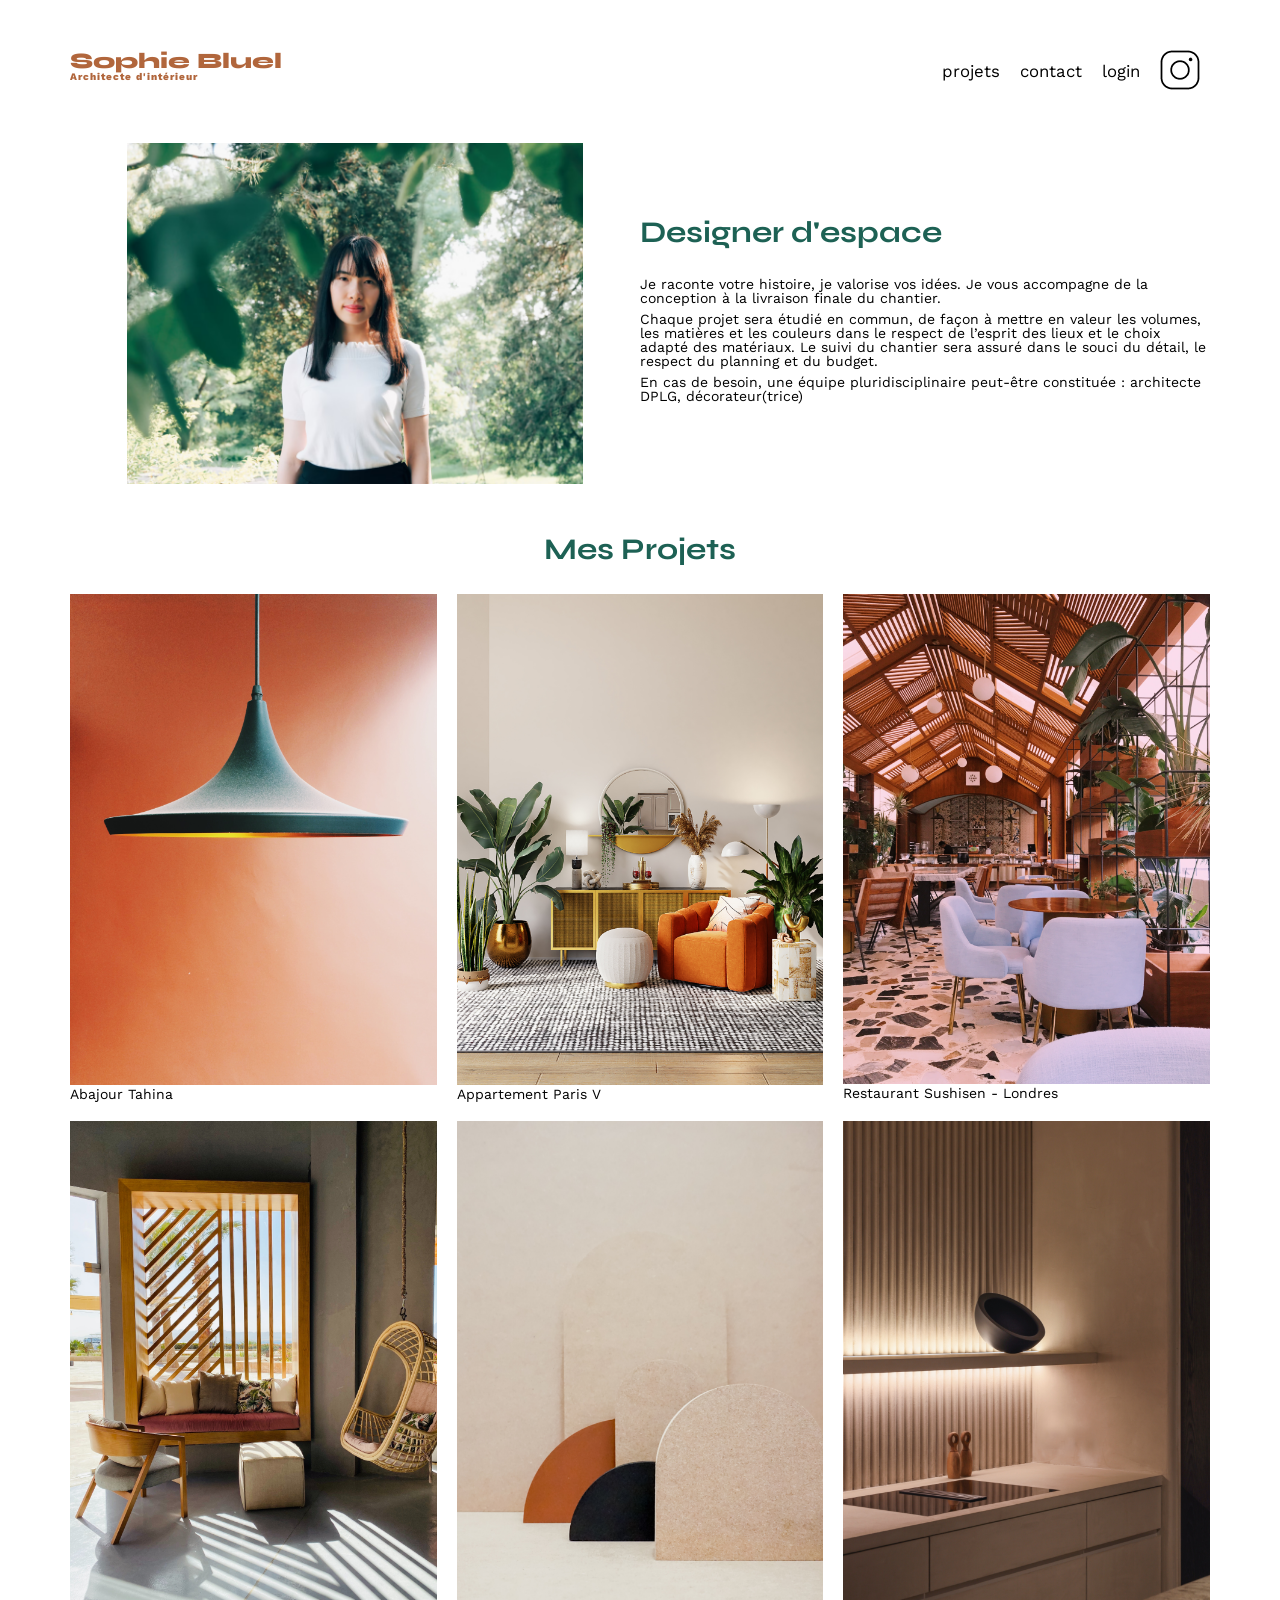
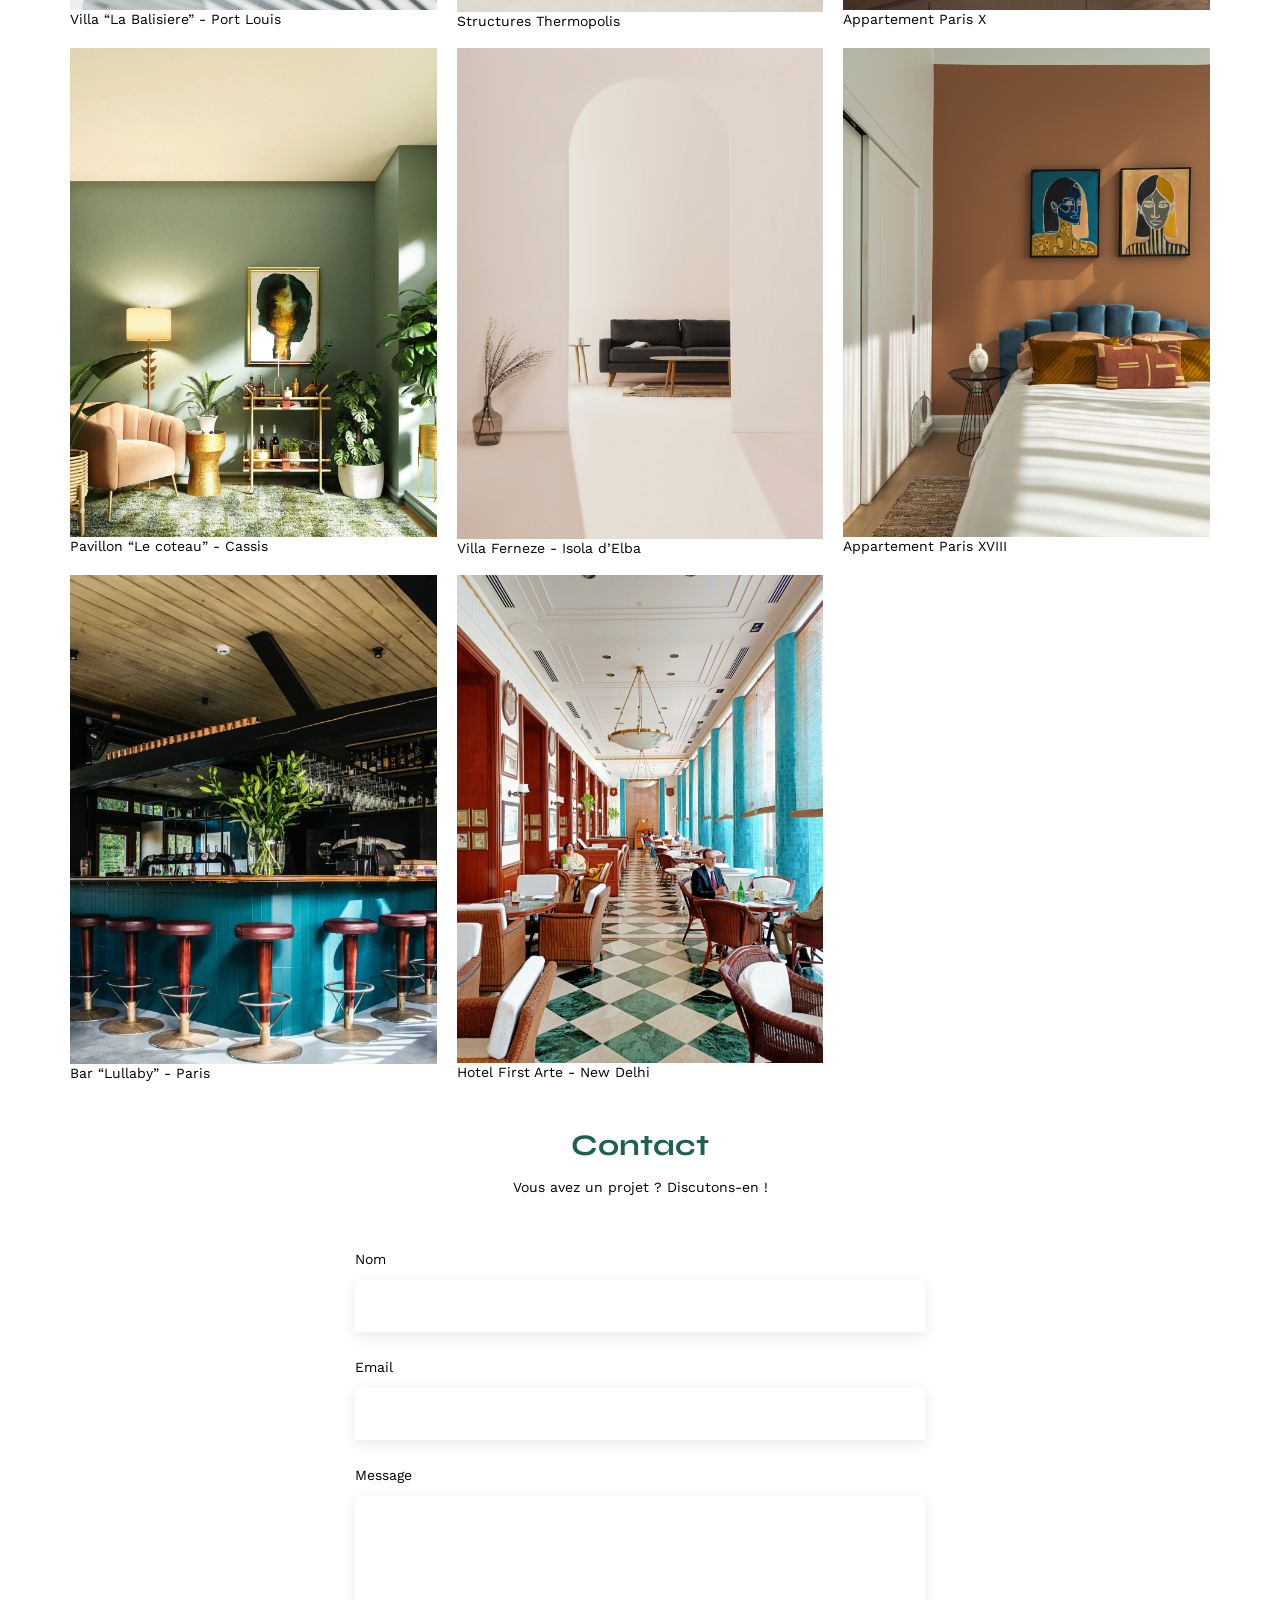
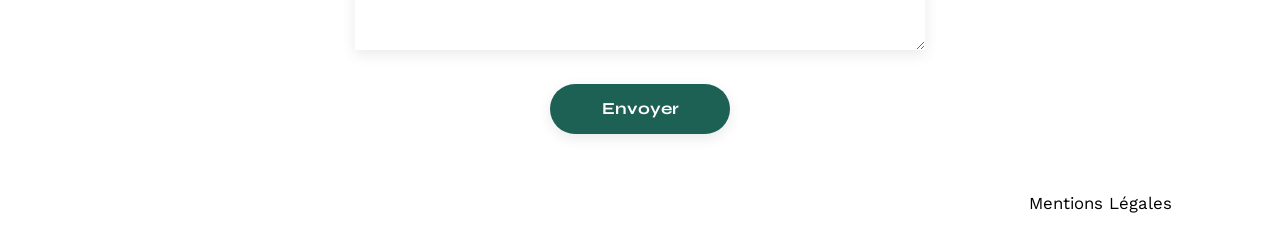
==== FrontEnd/index.html @ 1f31bd85 "init" ====
<!DOCTYPE html>
<html lang="fr">
<head>
	<meta charset="UTF-8">
	<title>Sophie Bluel - Architecte d'intérieur</title>
	<meta name="viewport" content="width=device-width, initial-scale=1.0">
	<link rel="preconnect" href="https://fonts.googleapis.com">
	<link rel="preconnect" href="https://fonts.gstatic.com" crossorigin>
	<link href="https://fonts.googleapis.com/css2?family=Syne:wght@700;800&family=Work+Sans&display=swap" rel="stylesheet">
	<meta name="description" content="">
	<link rel="stylesheet" href="./assets/style.css">
</head>
<body>
<header>
	<h1>Sophie Bluel <span>Architecte d'intérieur</span></h1>
	<nav>
		<ul>
			<li>projets</li>
			<li>contact</li>
			<li>login</li>
			<li><img src="./assets/icons/instagram.png" alt="Instagram"></li>
		</ul>
	</nav>
</header>
<main>
	<section id="introduction">
		<figure>
			<img src="./assets/images/sophie-bluel.png" alt="">
		</figure>
		<article>
			<h2>Designer d'espace</h2>
			<p>Je raconte votre histoire, je valorise vos idées. Je vous accompagne de la conception à la livraison finale du chantier.</p>
			<p>Chaque projet sera étudié en commun, de façon à mettre en valeur les volumes, les matières et les couleurs dans le respect de l’esprit des lieux et le choix adapté des matériaux. Le suivi du chantier sera assuré dans le souci du détail, le respect du planning et du budget.</p>
			<p>En cas de besoin, une équipe pluridisciplinaire peut-être constituée : architecte DPLG, décorateur(trice)</p>
		</article>
	</section>
	<section id="portfolio">
		<h2>Mes Projets</h2>
		<div class="gallery">
			<figure>
				<img src="assets/images/abajour-tahina.png" alt="Abajour Tahina">
				<figcaption>Abajour Tahina</figcaption>
			</figure>
			<figure>
				<img src="assets/images/appartement-paris-v.png" alt="Appartement Paris V">
				<figcaption>Appartement Paris V</figcaption>
			</figure>
			<figure>
				<img src="assets/images/restaurant-sushisen-londres.png" alt="Restaurant Sushisen - Londres">
				<figcaption>Restaurant Sushisen - Londres</figcaption>
			</figure>
			<figure>
				<img src="assets/images/la-balisiere.png" alt="Villa “La Balisiere” - Port Louis">
				<figcaption>Villa “La Balisiere” - Port Louis</figcaption>
			</figure>
			<figure>
				<img src="assets/images/structures-thermopolis.png" alt="Structures Thermopolis">
				<figcaption>Structures Thermopolis</figcaption>
			</figure>
			<figure>
				<img src="assets/images/appartement-paris-x.png" alt="Appartement Paris X">
				<figcaption>Appartement Paris X</figcaption>
			</figure>
			<figure>
				<img src="assets/images/le-coteau-cassis.png" alt="Pavillon “Le coteau” - Cassis">
				<figcaption>Pavillon “Le coteau” - Cassis</figcaption>
			</figure>
			<figure>
				<img src="assets/images/villa-ferneze.png" alt="Villa Ferneze - Isola d’Elba">
				<figcaption>Villa Ferneze - Isola d’Elba</figcaption>
			</figure>
			<figure>
				<img src="assets/images/appartement-paris-xviii.png" alt="Appartement Paris XVIII">
				<figcaption>Appartement Paris XVIII</figcaption>
			</figure>
			<figure>
				<img src="assets/images/bar-lullaby-paris.png" alt="Bar “Lullaby” - Paris">
				<figcaption>Bar “Lullaby” - Paris</figcaption>
			</figure>
			<figure>
				<img src="assets/images/hotel-first-arte-new-delhi.png" alt="Hotel First Arte - New Delhi">
				<figcaption>Hotel First Arte - New Delhi</figcaption>
			</figure>
		</div>
	</section>
	<section id="contact">
		<h2>Contact</h2>
		<p>Vous avez un projet ? Discutons-en !</p>
		<form action="#" method="post">
			<label for="name">Nom</label>
			<input type="text" name="name" id="name">
			<label for="email">Email</label>
			<input type="email" name="email" id="email">
			<label for="message">Message</label>
			<textarea name="message" id="message" cols="30" rows="10"></textarea>
			<input type="submit" value="Envoyer">
		</form>
	</section>
</main>

<footer>
	<nav>
		<ul>
			<li>Mentions Légales</li>
		</ul>
	</nav>
</footer>
</body>
</html>
---- FrontEnd/assets/style.css ----
/* http://meyerweb.com/eric/tools/css/reset/
   v2.0 | 20110126
   License: none (public domain)
*/

html, body, div, span, applet, object, iframe,
h1, h2, h3, h4, h5, h6, p, blockquote, pre,
a, abbr, acronym, address, big, cite, code,
del, dfn, em, img, ins, kbd, q, s, samp,
small, strike, strong, sub, sup, tt, var,
b, u, i, center,
dl, dt, dd, ol, ul, li,
fieldset, form, label, legend,
table, caption, tbody, tfoot, thead, tr, th, td,
article, aside, canvas, details, embed,
figure, figcaption, footer, header, hgroup,
menu, nav, output, ruby, section, summary,
time, mark, audio, video {
	margin: 0;
	padding: 0;
	border: 0;
	font-size: 100%;
	font: inherit;
	vertical-align: baseline;
}
/* HTML5 display-role reset for older browsers */
article, aside, details, figcaption, figure,
footer, header, hgroup, menu, nav, section {
	display: block;
}
body {
	line-height: 1;
}
ol, ul {
	list-style: none;
}
blockquote, q {
	quotes: none;
}
blockquote:before, blockquote:after,
q:before, q:after {
	content: '';
	content: none;
}
table {
	border-collapse: collapse;
	border-spacing: 0;
}
/** end reset css**/
body {
	max-width: 1140px;
	margin:auto;
	font-family: 'Work Sans' ;
	font-size: 14px;
}
header {
	display: flex;
	justify-content: space-between;
	margin: 50px 0
}
section {
	margin: 50px 0
}

h1{
	display: flex;
	flex-direction: column;
	font-family: 'Syne';
	font-size: 22px;
	font-weight: 800;
	color: #B1663C
}

h1 > span {
	font-family: 'Work Sans';
	font-size:10px;
	letter-spacing: 0.1em;
;
}

h2{
	font-family: 'Syne';
	font-weight: 700;
	font-size: 30px;
	color: #1D6154
}
nav ul {
	display: flex;
	align-items: center;
	list-style-type: none;

}
nav li {
	padding: 0 10px;
	font-size: 1.2em;
}

li:hover {
	color: #B1663C;
}
#introduction {
	display: flex;
	align-items: center;
}
#introduction figure {
	flex: 1
}
#introduction img {
	display: block;
	margin: auto;
	width: 80%;
}

#introduction article {
	flex: 1
}
#introduction h2 {
	margin-bottom: 1em;
}

#introduction p {
	margin-bottom: 0.5em;
}
#portfolio h2 {
	text-align: center;
	margin-bottom: 1em;
}
.gallery {
	width: 100%;
	display: grid;
	grid-template-columns: 1fr 1fr 1fr;
	grid-column-gap: 20px;
	grid-row-gap: 20px;
}

.gallery img {
	width: 100%;

}
#contact {
	width: 50%;
margin: auto;
}
#contact > * {
	text-align: center;

}
#contact h2{
	margin-bottom: 20px;
}
#contact form {
	text-align: left;
	margin-top:30px;
	display: flex;
	flex-direction: column;
}

#contact input {
	height: 50px;
	font-size: 1.2em;
	border: none;
	box-shadow: 0px 4px 14px rgba(0, 0, 0, 0.09);
}
#contact label {
	margin: 2em 0 1em 0;
}
#contact textarea {
	border: none;
	box-shadow: 0px 4px 14px rgba(0, 0, 0, 0.09);
}

input[type="submit"]{
	font-family: 'Syne';
	font-weight: 700;
	color: white;
	background-color: #1D6154;
	margin : 2em auto ;
	width: 180px;
	text-align: center;
	border-radius: 60px ;
}

footer nav ul {
	display: flex;
	justify-content: flex-end;
	margin: 2em
}
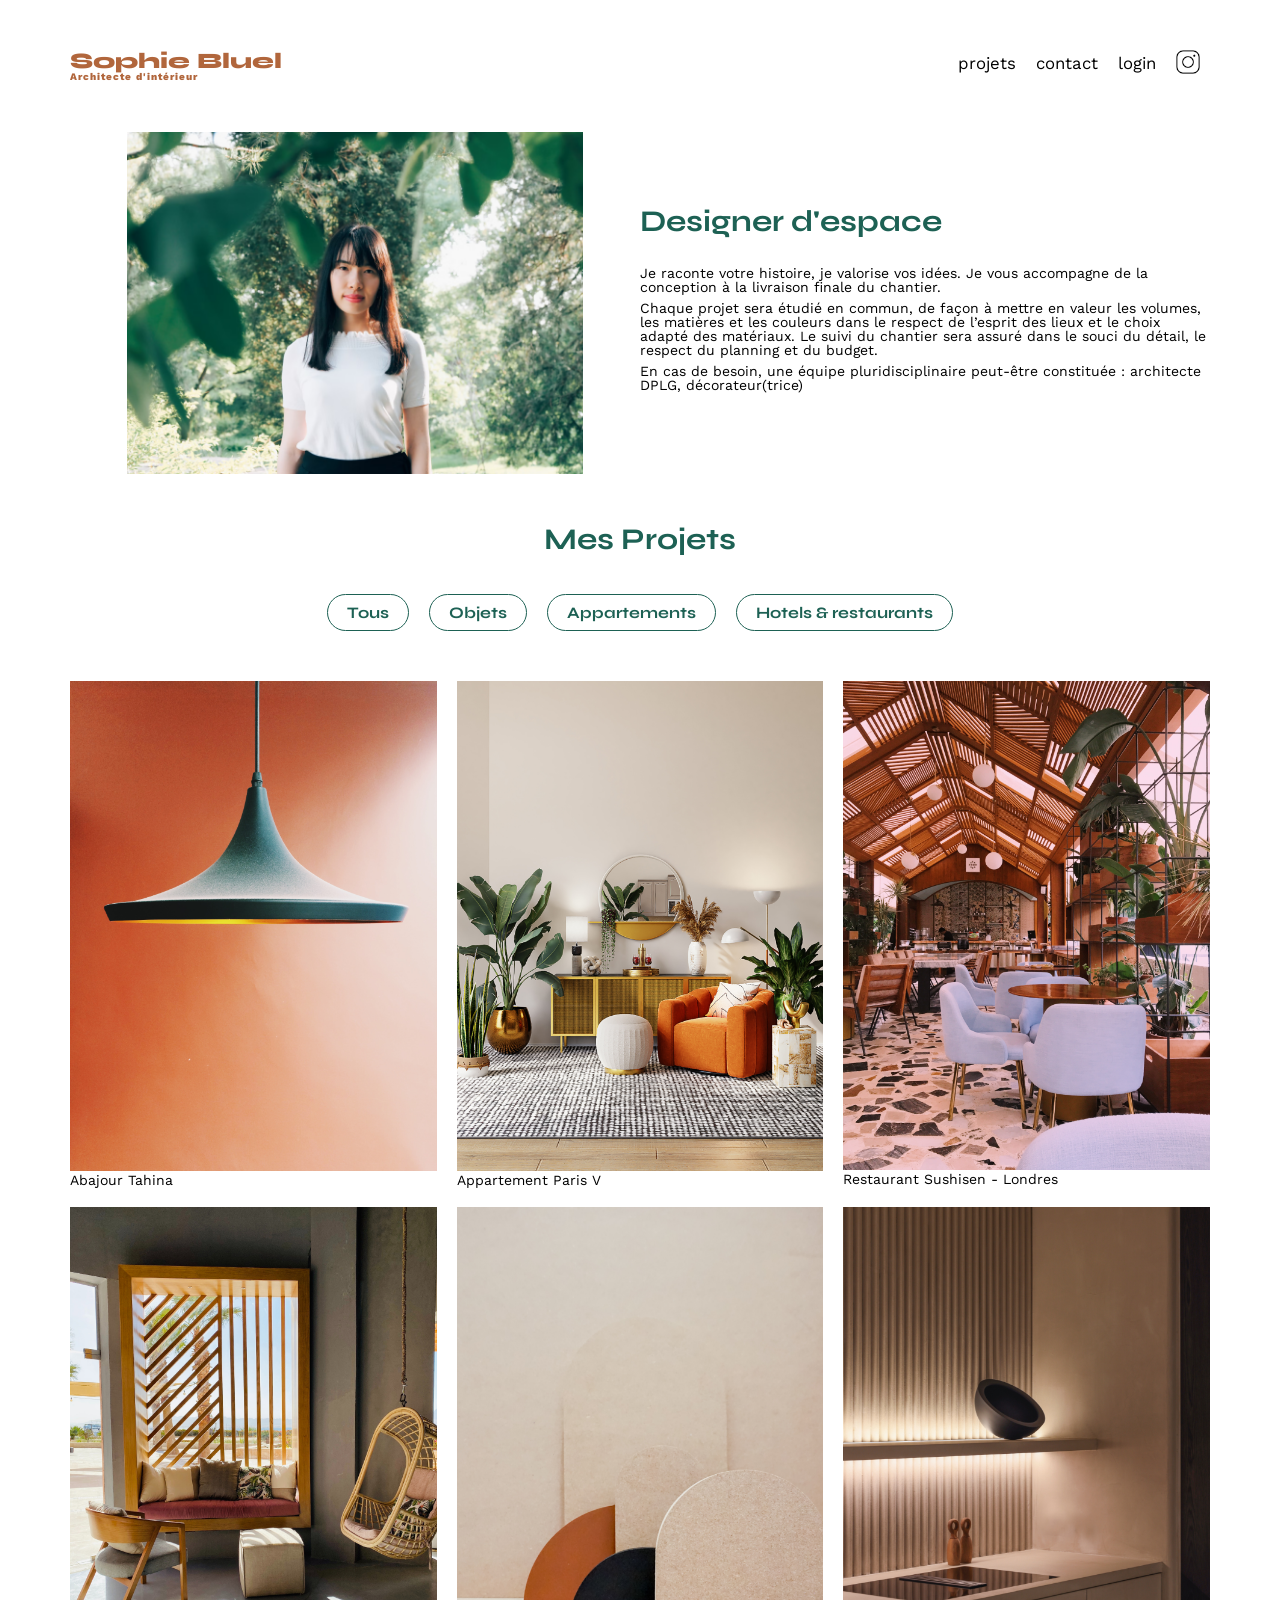
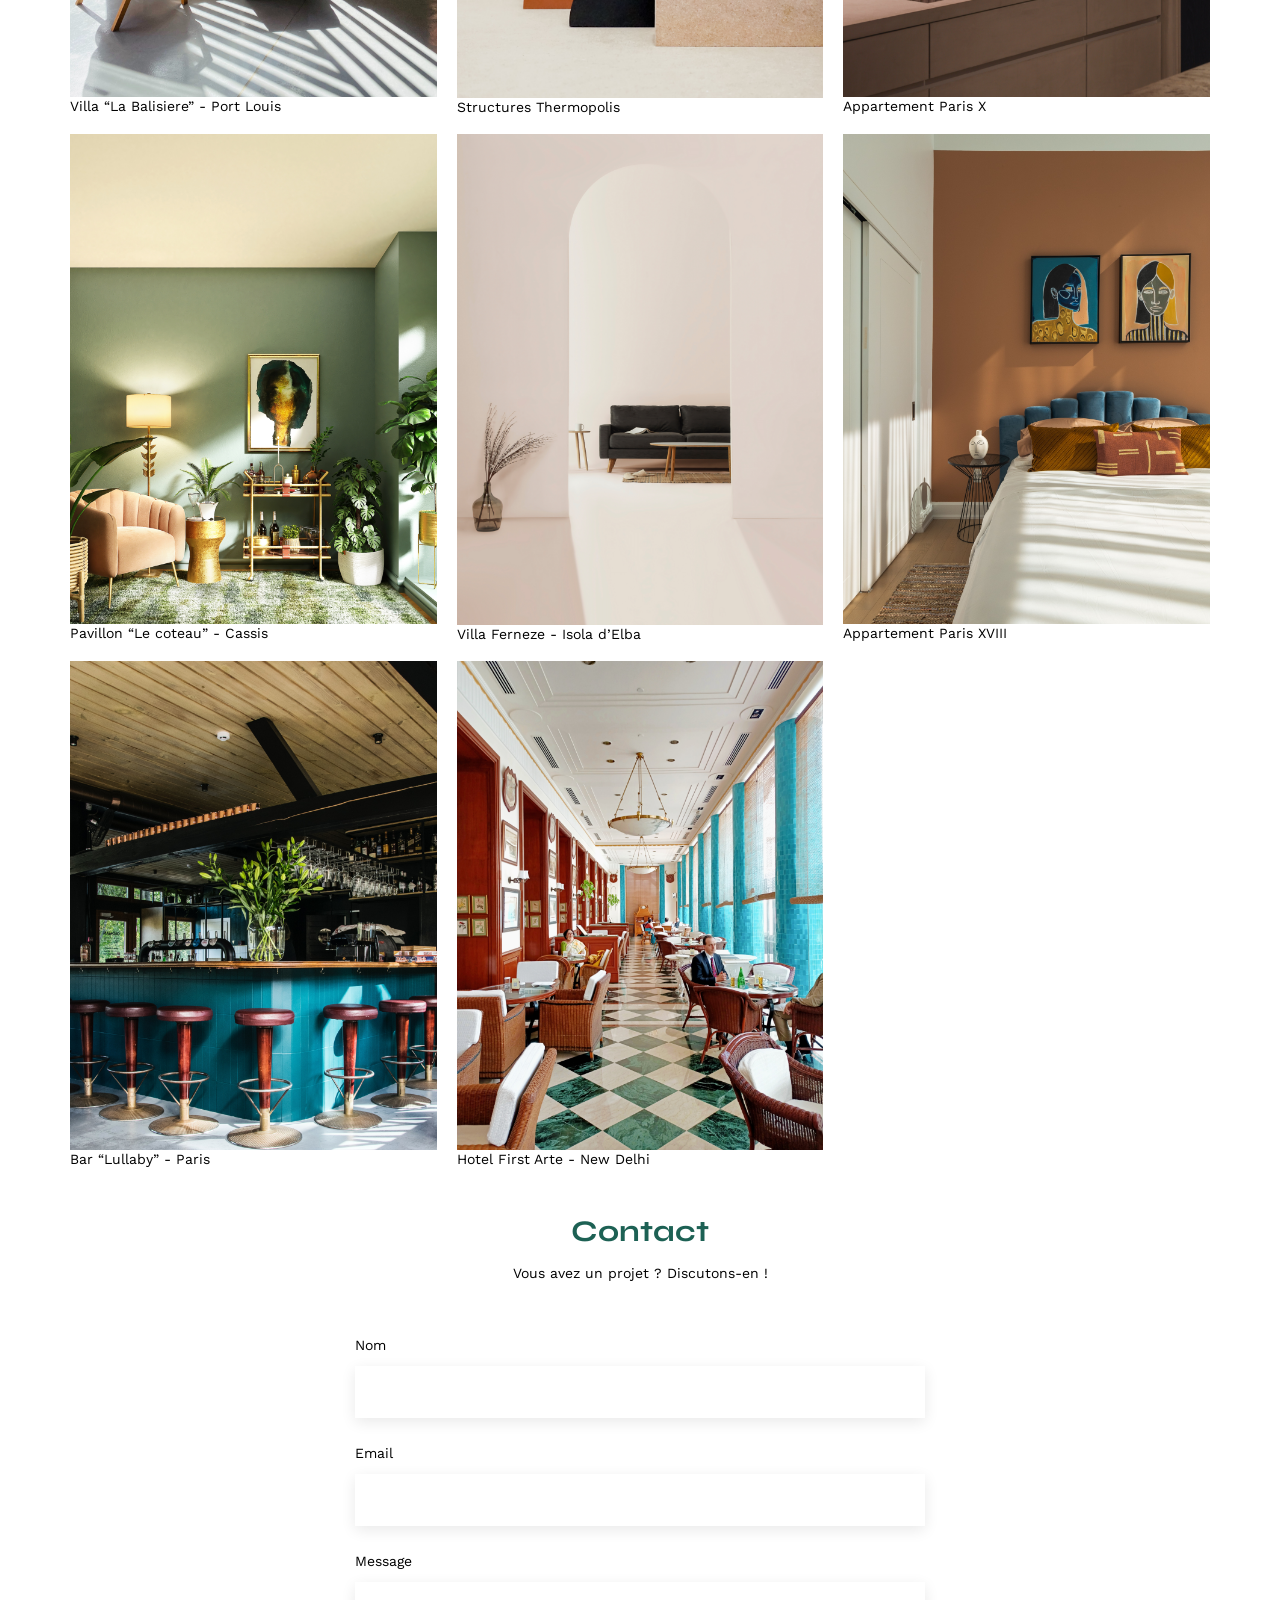
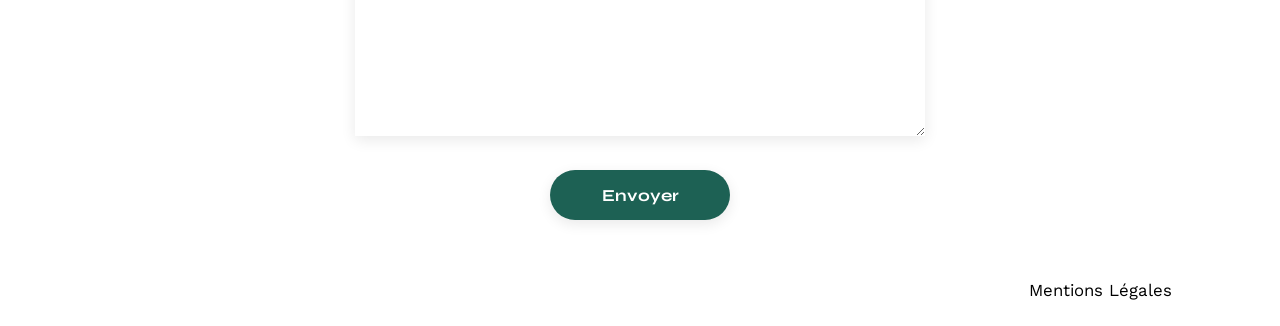
==== commit 65cc28b0: "Intégtation des filtres et fetch" ====
--- a/FrontEnd/index.html
+++ b/FrontEnd/index.html
@@ -9,6 +9,7 @@
 	<link href="https://fonts.googleapis.com/css2?family=Syne:wght@700;800&family=Work+Sans&display=swap" rel="stylesheet">
 	<meta name="description" content="">
 	<link rel="stylesheet" href="./assets/style.css">
+	<script src="index.js"></script>
 </head>
 <body>
 <header>
@@ -18,7 +19,7 @@
 			<li>projets</li>
 			<li>contact</li>
 			<li>login</li>
-			<li><img src="./assets/icons/instagram.png" alt="Instagram"></li>
+			<li><img src="./assets/icons/instagram.png" alt="Instagram" class="instagram-logo"></li>
 		</ul>
 	</nav>
 </header>
@@ -36,6 +37,7 @@
 	</section>
 	<section id="portfolio">
 		<h2>Mes Projets</h2>
+		<div id="filtres"></div>
 		<div class="gallery">
 			<figure>
 				<img src="assets/images/abajour-tahina.png" alt="Abajour Tahina">
@@ -105,5 +107,6 @@
 		</ul>
 	</nav>
 </footer>
+<script src="script.js"></script>
 </body>
 </html>
--- a/FrontEnd/assets/style.css
+++ b/FrontEnd/assets/style.css
@@ -186,3 +186,44 @@
 	margin: 2em
 }
 
+.buttons-container {
+	display: flex;
+	justify-content: space-around;
+	margin-bottom: 50px;
+	margin-top: 40px;
+}
+
+.buttons-filtre {
+	display: flex;
+	flex-wrap: wrap;
+
+}
+.button-change {
+    color: #1D6154;
+		background: none;
+    border-radius: 60px;
+    padding: 8px 16px 8px 16px;
+    width: 100%;
+    height: 37px;
+    font-size: 16px;
+    font-weight: 700;
+    text-align: start;
+    /* max-width: 175px; */
+    padding: 4px 19px 4px 19px;
+    border: solid 1px;
+    border-color: #1D6154;
+    display: flex;
+    align-items: center;
+		font-family: 'Syne';
+}
+
+.instagram-logo {
+	width: 24px;
+	height: 24px;
+	align-items: center;
+}
+
+.button-change:active {
+	color: #FFFEF8;
+	background-color: #1D6154;
+}
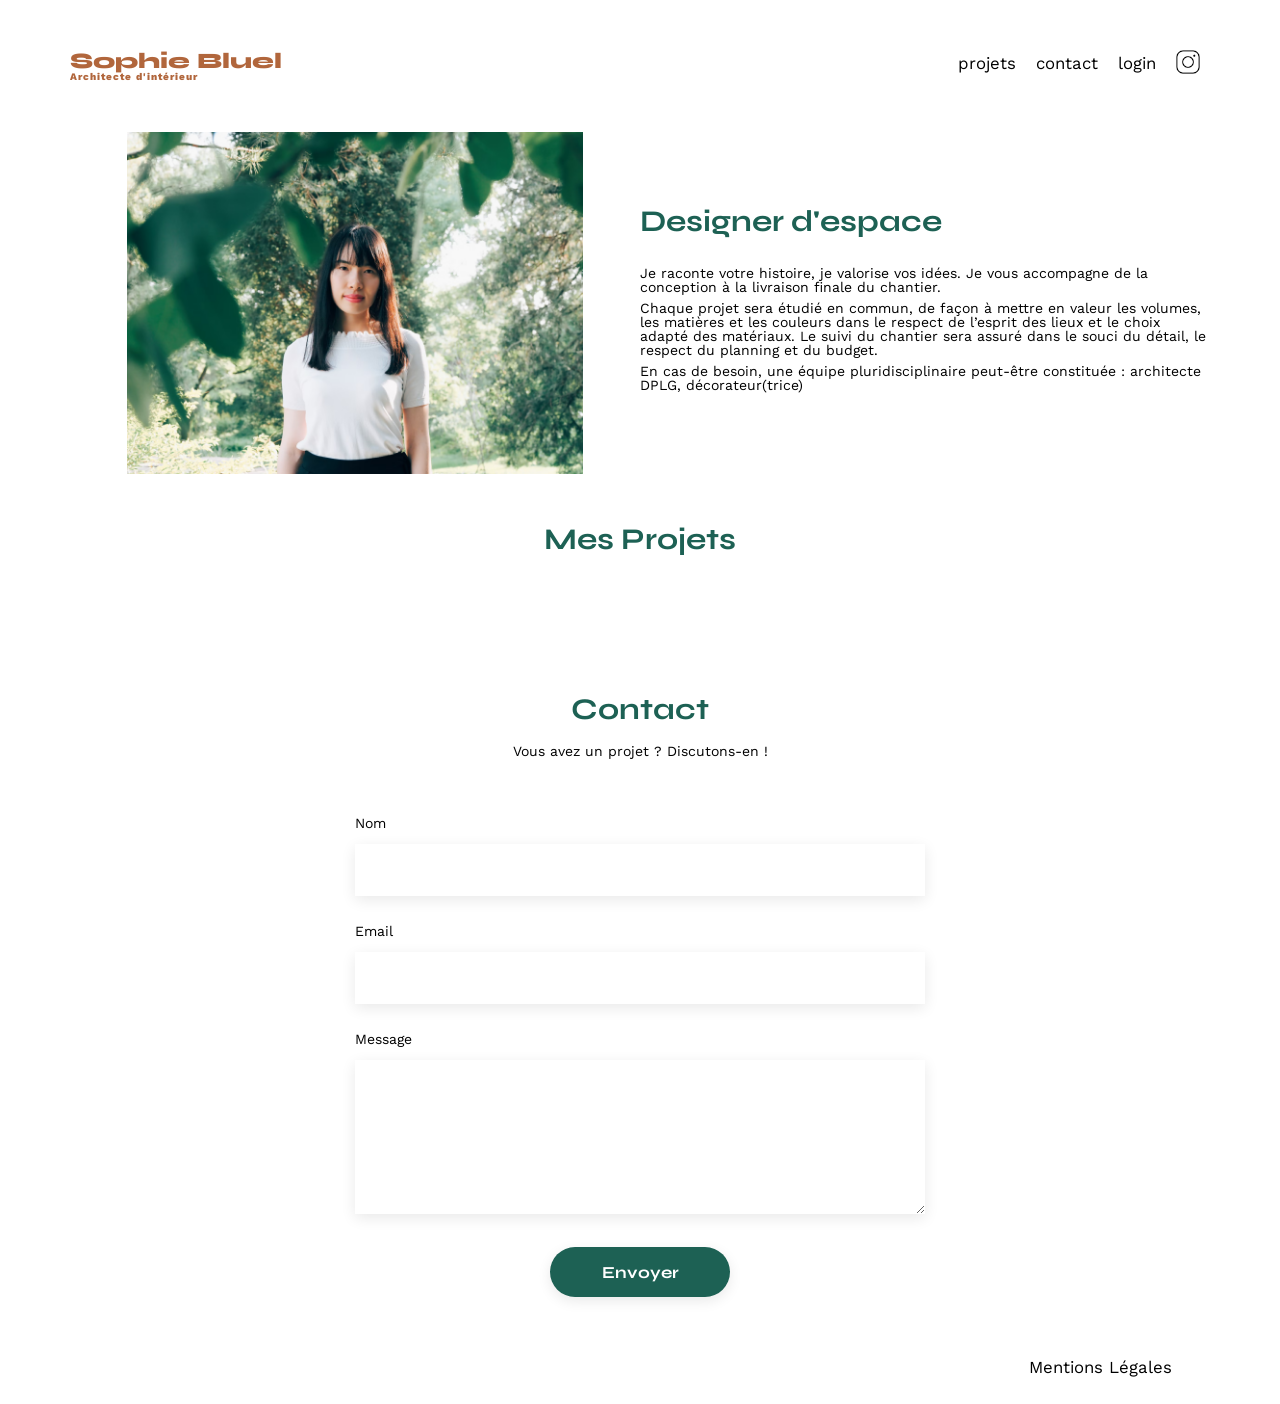
==== commit aa4c3ac9: "Ajout des filtres et works via le Backend" ====
--- a/FrontEnd/index.html
+++ b/FrontEnd/index.html
@@ -9,7 +9,6 @@
 	<link href="https://fonts.googleapis.com/css2?family=Syne:wght@700;800&family=Work+Sans&display=swap" rel="stylesheet">
 	<meta name="description" content="">
 	<link rel="stylesheet" href="./assets/style.css">
-	<script src="index.js"></script>
 </head>
 <body>
 <header>
@@ -38,7 +37,8 @@
 	<section id="portfolio">
 		<h2>Mes Projets</h2>
 		<div id="filtres"></div>
-		<div class="gallery">
+		<section id="gallery"></section>
+		<!-- <div class="gallery">
 			<figure>
 				<img src="assets/images/abajour-tahina.png" alt="Abajour Tahina">
 				<figcaption>Abajour Tahina</figcaption>
@@ -83,7 +83,7 @@
 				<img src="assets/images/hotel-first-arte-new-delhi.png" alt="Hotel First Arte - New Delhi">
 				<figcaption>Hotel First Arte - New Delhi</figcaption>
 			</figure>
-		</div>
+		</div> -->
 	</section>
 	<section id="contact">
 		<h2>Contact</h2>
@@ -108,5 +108,6 @@
 	</nav>
 </footer>
 <script src="script.js"></script>
+<script src="index.js"></script>
 </body>
 </html>
--- a/FrontEnd/assets/style.css
+++ b/FrontEnd/assets/style.css
@@ -125,7 +125,7 @@
 	text-align: center;
 	margin-bottom: 1em;
 }
-.gallery {
+#gallery {
 	width: 100%;
 	display: grid;
 	grid-template-columns: 1fr 1fr 1fr;
@@ -133,7 +133,7 @@
 	grid-row-gap: 20px;
 }
 
-.gallery img {
+#gallery img {
 	width: 100%;
 
 }
@@ -193,23 +193,29 @@
 	margin-top: 40px;
 }
 
-.buttons-filtre {
+#filtres {
+	  display: flex;
+    margin-bottom: 50px;
+    margin-top: 40px;
+    justify-content: center;
+    column-gap: 20px;
+}
+
+/* .buttons-filtre {
 	display: flex;
 	flex-wrap: wrap;
 
-}
-.button-change {
+} */
+
+#filtres button {
     color: #1D6154;
 		background: none;
     border-radius: 60px;
-    padding: 8px 16px 8px 16px;
-    width: 100%;
     height: 37px;
     font-size: 16px;
     font-weight: 700;
     text-align: start;
-    /* max-width: 175px; */
-    padding: 4px 19px 4px 19px;
+    padding: 4px 24px 4px 24px;
     border: solid 1px;
     border-color: #1D6154;
     display: flex;
@@ -223,7 +229,7 @@
 	align-items: center;
 }
 
-.button-change:active {
+#filtres button:active {
 	color: #FFFEF8;
 	background-color: #1D6154;
 }
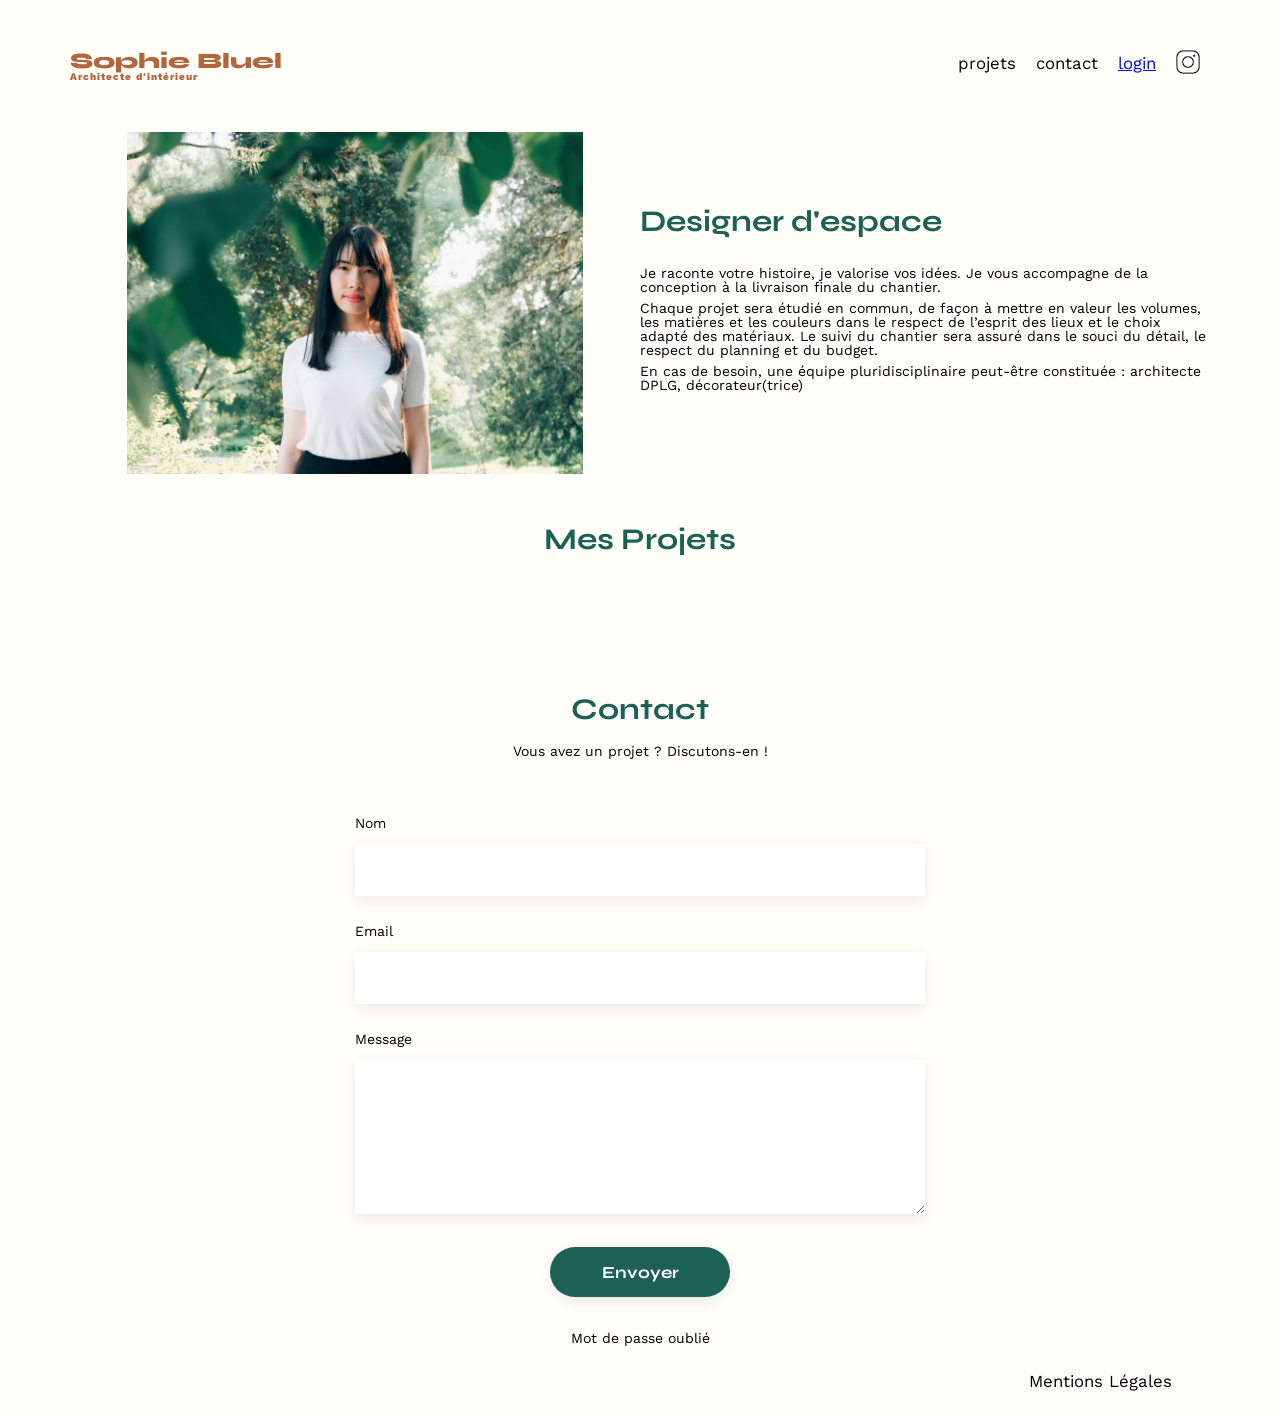
==== commit 8e003e16: "Filtres fonctionnels" ====
--- a/FrontEnd/index.html
+++ b/FrontEnd/index.html
@@ -17,7 +17,7 @@
 		<ul>
 			<li>projets</li>
 			<li>contact</li>
-			<li>login</li>
+			<li><a href="login.html">login</a></li>
 			<li><img src="./assets/icons/instagram.png" alt="Instagram" class="instagram-logo"></li>
 		</ul>
 	</nav>
@@ -38,52 +38,6 @@
 		<h2>Mes Projets</h2>
 		<div id="filtres"></div>
 		<section id="gallery"></section>
-		<!-- <div class="gallery">
-			<figure>
-				<img src="assets/images/abajour-tahina.png" alt="Abajour Tahina">
-				<figcaption>Abajour Tahina</figcaption>
-			</figure>
-			<figure>
-				<img src="assets/images/appartement-paris-v.png" alt="Appartement Paris V">
-				<figcaption>Appartement Paris V</figcaption>
-			</figure>
-			<figure>
-				<img src="assets/images/restaurant-sushisen-londres.png" alt="Restaurant Sushisen - Londres">
-				<figcaption>Restaurant Sushisen - Londres</figcaption>
-			</figure>
-			<figure>
-				<img src="assets/images/la-balisiere.png" alt="Villa “La Balisiere” - Port Louis">
-				<figcaption>Villa “La Balisiere” - Port Louis</figcaption>
-			</figure>
-			<figure>
-				<img src="assets/images/structures-thermopolis.png" alt="Structures Thermopolis">
-				<figcaption>Structures Thermopolis</figcaption>
-			</figure>
-			<figure>
-				<img src="assets/images/appartement-paris-x.png" alt="Appartement Paris X">
-				<figcaption>Appartement Paris X</figcaption>
-			</figure>
-			<figure>
-				<img src="assets/images/le-coteau-cassis.png" alt="Pavillon “Le coteau” - Cassis">
-				<figcaption>Pavillon “Le coteau” - Cassis</figcaption>
-			</figure>
-			<figure>
-				<img src="assets/images/villa-ferneze.png" alt="Villa Ferneze - Isola d’Elba">
-				<figcaption>Villa Ferneze - Isola d’Elba</figcaption>
-			</figure>
-			<figure>
-				<img src="assets/images/appartement-paris-xviii.png" alt="Appartement Paris XVIII">
-				<figcaption>Appartement Paris XVIII</figcaption>
-			</figure>
-			<figure>
-				<img src="assets/images/bar-lullaby-paris.png" alt="Bar “Lullaby” - Paris">
-				<figcaption>Bar “Lullaby” - Paris</figcaption>
-			</figure>
-			<figure>
-				<img src="assets/images/hotel-first-arte-new-delhi.png" alt="Hotel First Arte - New Delhi">
-				<figcaption>Hotel First Arte - New Delhi</figcaption>
-			</figure>
-		</div> -->
 	</section>
 	<section id="contact">
 		<h2>Contact</h2>
@@ -97,9 +51,9 @@
 			<textarea name="message" id="message" cols="30" rows="10"></textarea>
 			<input type="submit" value="Envoyer">
 		</form>
+		<p>Mot de passe oublié</p>
 	</section>
 </main>
-
 <footer>
 	<nav>
 		<ul>
--- a/FrontEnd/assets/style.css
+++ b/FrontEnd/assets/style.css
@@ -52,6 +52,7 @@
 	margin:auto;
 	font-family: 'Work Sans' ;
 	font-size: 14px;
+	background-color: #FFFEF8;
 }
 header {
 	display: flex;
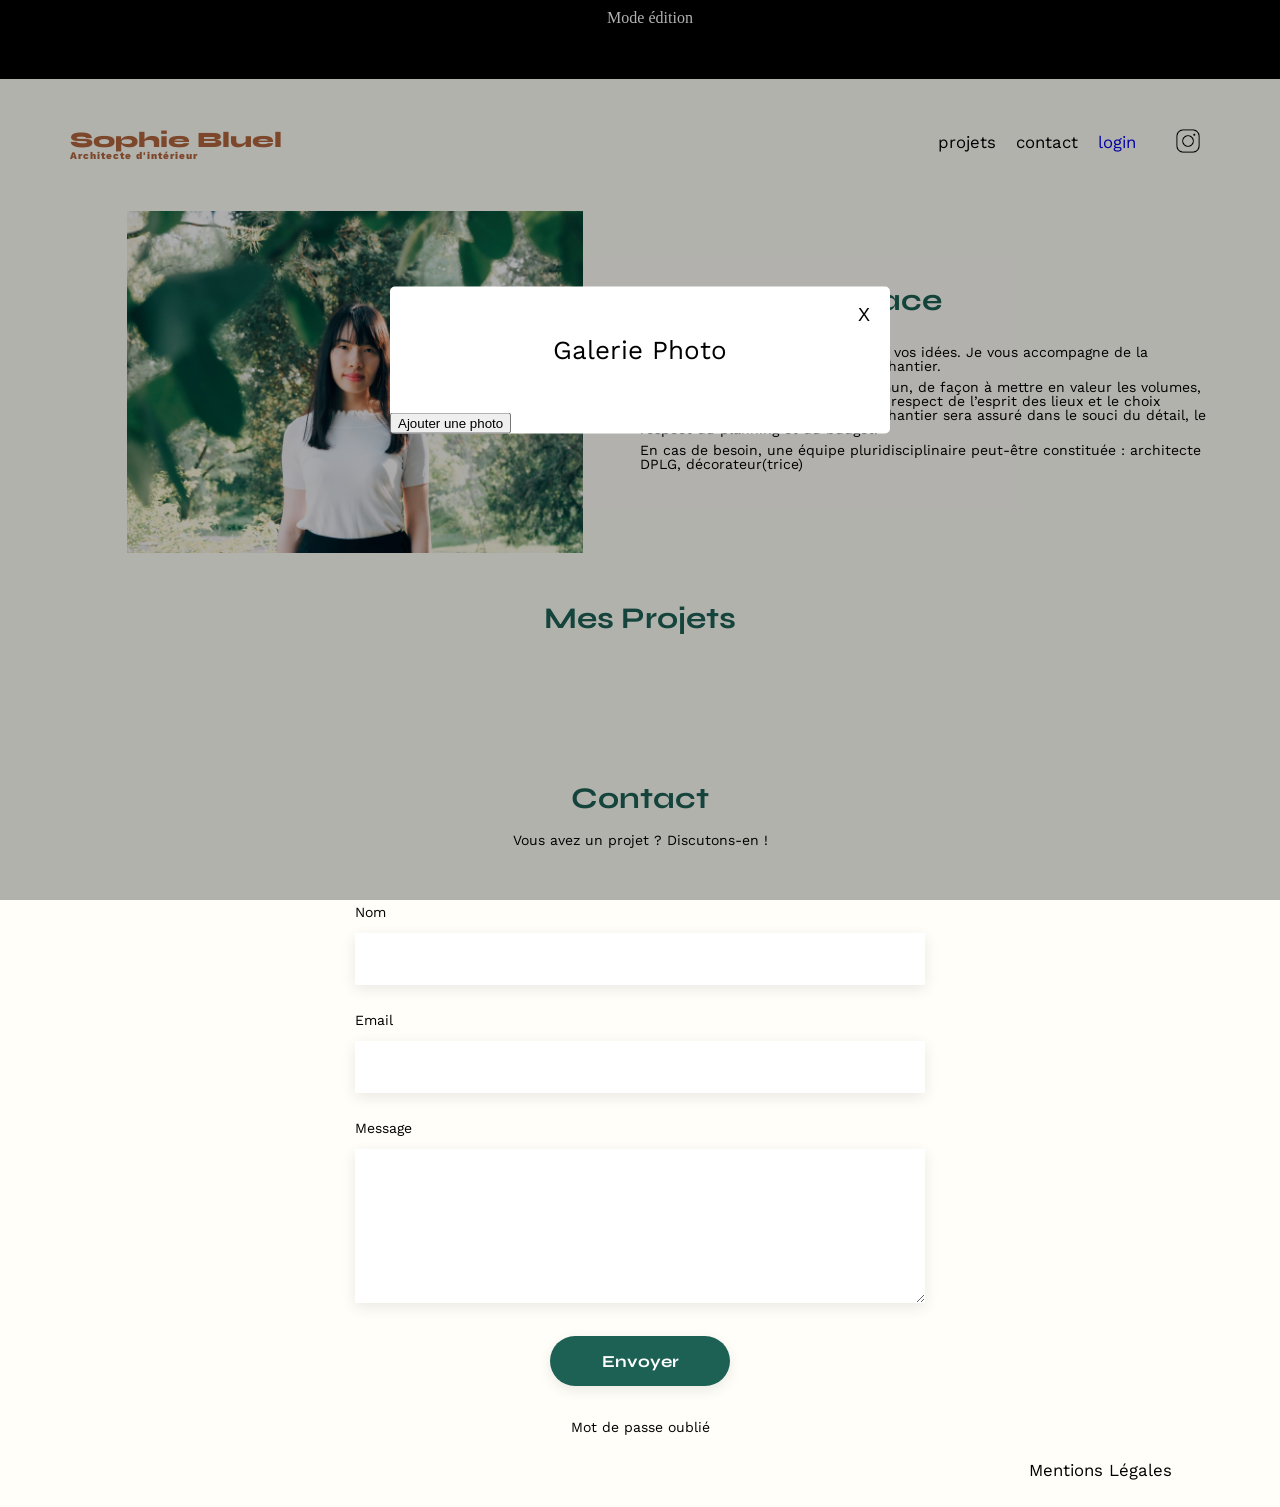
==== commit 09ad2071: "Page de connexion établie, ajout d'une modale en cours" ====
--- a/FrontEnd/index.html
+++ b/FrontEnd/index.html
@@ -10,14 +10,22 @@
 	<meta name="description" content="">
 	<link rel="stylesheet" href="./assets/style.css">
 </head>
+	
 <body>
+		<div id="edit-banner" >
+	<div><i class="fa-regular fa-pen-to-square"></i></div>
+  <p>Mode édition</p>
+</div>
+	<div class="root-div">
 <header>
-	<h1>Sophie Bluel <span>Architecte d'intérieur</span></h1>
+	<a href="index.html">
+	<h1 >Sophie Bluel <span>Architecte d'intérieur</span></h1></a>
 	<nav>
 		<ul>
 			<li>projets</li>
 			<li>contact</li>
-			<li><a href="login.html">login</a></li>
+			<li><a href="login.html" class="deconnecter">login</a></li>
+			<li><a href="login.html" class="connecter">logout</a></li>
 			<li><img src="./assets/icons/instagram.png" alt="Instagram" class="instagram-logo"></li>
 		</ul>
 	</nav>
@@ -35,8 +43,13 @@
 		</article>
 	</section>
 	<section id="portfolio">
-		<h2>Mes Projets</h2>
-		<div id="filtres"></div>
+	
+		<section class="next">
+			<h2>Mes Projets</h2>
+			<button id="modifier"  class="connecter">modifier</button>
+		</section>
+<i class="fa-regular fa-pen-to-square"></i>
+		<div id="filtres" class="deconnecter"></div>
 		<section id="gallery"></section>
 	</section>
 	<section id="contact">
@@ -61,7 +74,17 @@
 		</ul>
 	</nav>
 </footer>
-<script src="script.js"></script>
+	</div>
+	<div class="modal-container">
+			<div class="overlay modal-trigger"></div>
+			<div class="modal">
+				<button class="close-modal">X</button>
+				<h3>Galerie Photo</h3>
+				<button>Ajouter une photo</button>
+			</div>
+		</div>
+
+
 <script src="index.js"></script>
 </body>
 </html>
--- a/FrontEnd/assets/style.css
+++ b/FrontEnd/assets/style.css
@@ -47,11 +47,14 @@
 	border-spacing: 0;
 }
 /** end reset css**/
-body {
+.root-div {
 	max-width: 1140px;
 	margin:auto;
 	font-family: 'Work Sans' ;
 	font-size: 14px;
+}
+
+body {
 	background-color: #FFFEF8;
 }
 header {
@@ -124,7 +127,7 @@
 }
 #portfolio h2 {
 	text-align: center;
-	margin-bottom: 1em;
+	/* margin-bottom: 1em; */
 }
 #gallery {
 	width: 100%;
@@ -201,12 +204,6 @@
     justify-content: center;
     column-gap: 20px;
 }
-
-/* .buttons-filtre {
-	display: flex;
-	flex-wrap: wrap;
-
-} */
 
 #filtres button {
     color: #1D6154;
@@ -233,4 +230,87 @@
 #filtres button:active {
 	color: #FFFEF8;
 	background-color: #1D6154;
+}
+
+#edit-banner {
+  background-color: black;
+  color: white;
+  text-align: center;
+  padding: 10px;
+	margin: 0;
+	height: 59px;
+	width: 100%;
+
+}
+
+#modifier {
+	border: none;
+	background: none;
+	font-family: 'Work sans';
+	font-size: 14px;
+	font-weight: 400;
+	cursor: pointer;
+}
+
+.next {
+display: flex;
+vertical-align: middle;
+justify-content: center;
+}
+
+
+a {
+	text-decoration: none;
+}
+
+
+.modal-container {
+	/* display: none; */
+	position: fixed;
+	top: 0;
+	width: 100%;
+	height: 100%;
+}
+
+.modal-container.active {
+	display: block;
+}
+
+.overlay {
+	position: absolute;
+	width: 100%;
+	height: 100%;
+	background: #0000004D;
+}
+
+.modal h3 {
+	font-family: 'Work Sans';
+	font-size: 26px;
+	text-align: center;
+	padding: 50px;
+}
+
+.modal {
+	width: 95%;
+	max-width: 500px;
+	min-width: 300px;
+	background: white;
+	border-radius: 5px;
+	position: absolute;
+	top: 40%;
+	left: 50%;
+	transform: translate(-50%, -50%);
+}
+
+.close-modal {
+	padding: 8px 10px;
+	border: none;
+	border-radius: 5px;
+	font-size: 18px;
+	position: absolute;
+	top: 10px;
+	right: 10px;
+	cursor: pointer;
+	color: black;
+	background: none;
 }
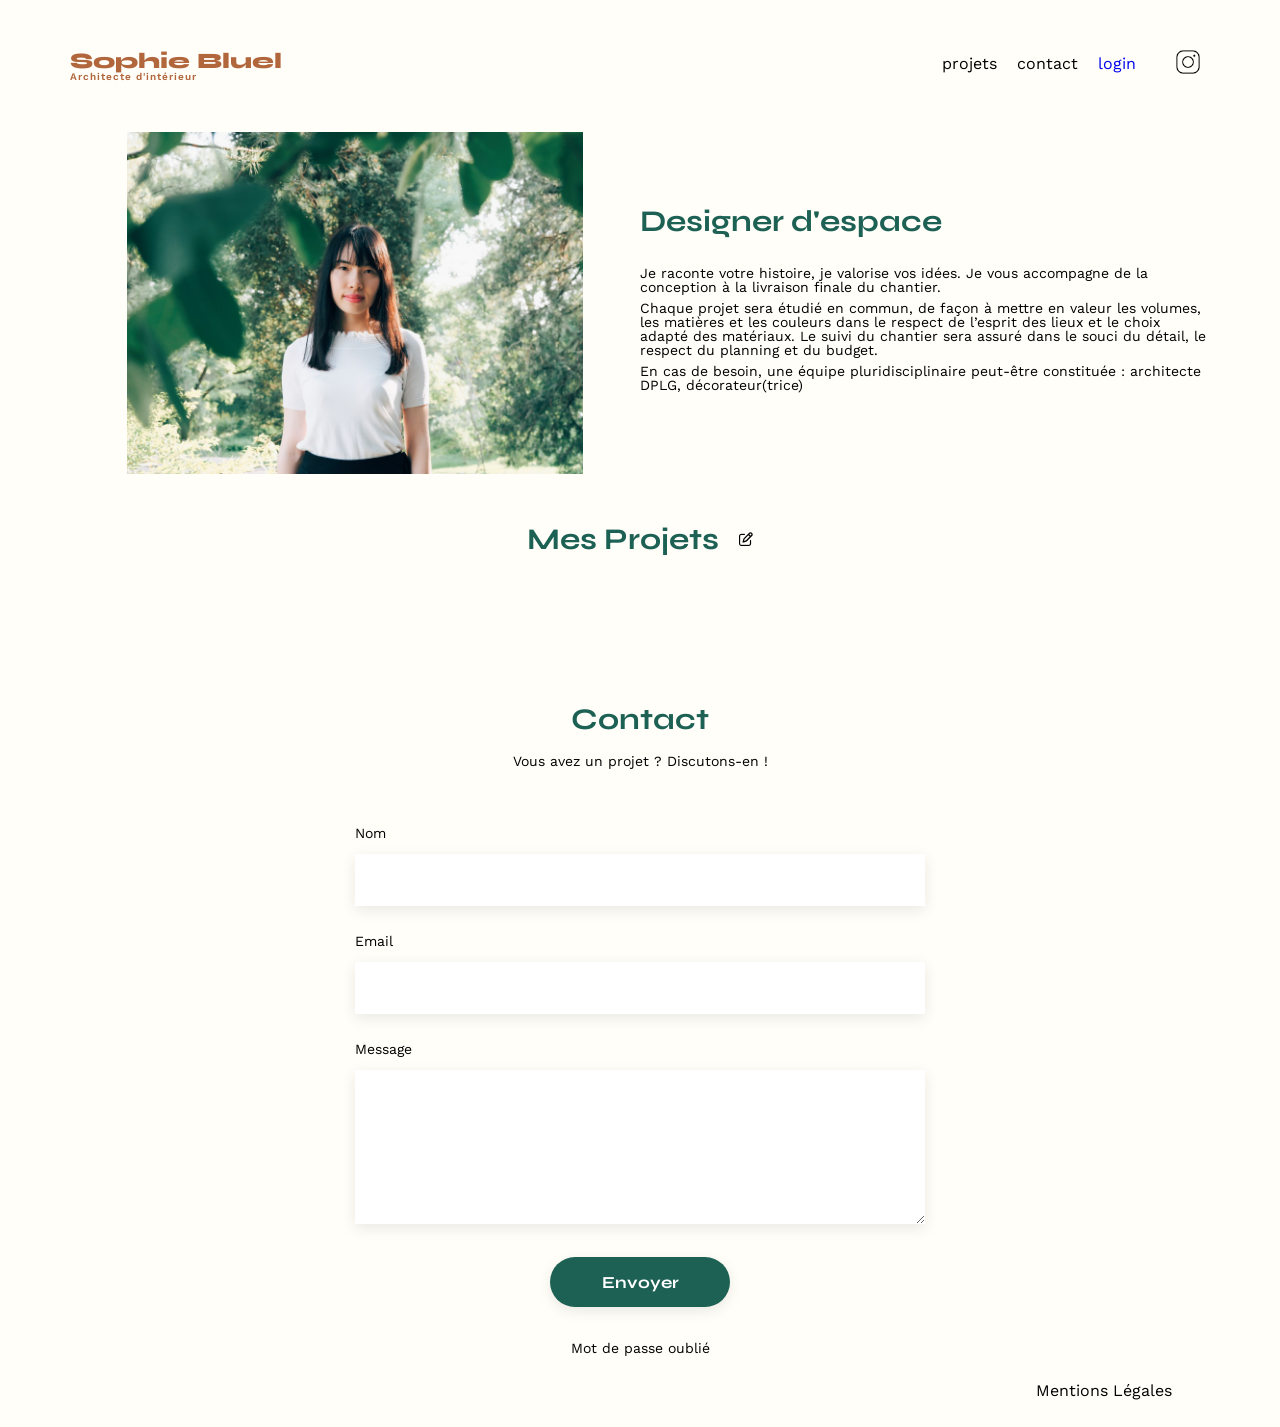
==== commit 85dbafbc: "Ajout de la première et deuxième modale" ====
--- a/FrontEnd/index.html
+++ b/FrontEnd/index.html
@@ -7,13 +7,14 @@
 	<link rel="preconnect" href="https://fonts.googleapis.com">
 	<link rel="preconnect" href="https://fonts.gstatic.com" crossorigin>
 	<link href="https://fonts.googleapis.com/css2?family=Syne:wght@700;800&family=Work+Sans&display=swap" rel="stylesheet">
+	<link rel="stylesheet" href="https://cdnjs.cloudflare.com/ajax/libs/font-awesome/6.4.0/css/all.min.css">
 	<meta name="description" content="">
 	<link rel="stylesheet" href="./assets/style.css">
 </head>
 	
 <body>
-		<div id="edit-banner" >
-	<div><i class="fa-regular fa-pen-to-square"></i></div>
+		<div id="edit-banner">
+	<i class="fa-regular fa-pen-to-square"></i>
   <p>Mode édition</p>
 </div>
 	<div class="root-div">
@@ -46,9 +47,11 @@
 	
 		<section class="next">
 			<h2>Mes Projets</h2>
+			<div class="edit-btn">
+			<i class="fa-regular fa-pen-to-square"></i>
 			<button id="modifier"  class="connecter">modifier</button>
+			</div>
 		</section>
-<i class="fa-regular fa-pen-to-square"></i>
 		<div id="filtres" class="deconnecter"></div>
 		<section id="gallery"></section>
 	</section>
@@ -75,16 +78,65 @@
 	</nav>
 </footer>
 	</div>
+
 	<div class="modal-container">
 			<div class="overlay modal-trigger"></div>
 			<div class="modal">
-				<button class="close-modal">X</button>
+				<div id="content1">
+				<button class="close-modal"><i class="fa-solid fa-xmark"></i></button>
 				<h3>Galerie Photo</h3>
-				<button>Ajouter une photo</button>
+				<div id="container-photo">
+				</div>
+				<div class="line"></div>
+				<button class="button-add-photo">Ajouter une photo</button>
+				</div>
+				<div id="content2">
+					<button class="previous" id="previous"><i class="fa-solid fa-arrow-left"></i></button>
+				<button class="close-modal"><i class="fa-solid fa-xmark"></i></button>
+				<h3>Ajout photo</h3>
+				<div class="ajouter-photo">
+					<div class="image-icon"><i class="fa-solid fa-image"></i></div>
+					<button class="add-photo">+ Ajouter photo</button>
+					<p>jpg, png : 4mo max</p>
+				</div>
+				<div id="ajouter-photo-form">
+						<form action="" method="post">
+							<label for="titre">Titre</label>
+						<input type="text" name="titre" id="titre">
+							<label for="titre">Catégorie</label>
+						<input type="text" name="categorie" id="categorie">
+						</form>
+					</div>
+					<div class="line"></div>
+				<button class="button-valid">Valider</button>
+				</div>
 			</div>
 		</div>
 
-
+		<!-- <div class="modal-container">
+			<div class="overlay modal-trigger"></div>
+			<div class="modal">
+				<button class="previous"><i class="fa-solid fa-arrow-left"></i></button>
+				<button class="close-modal"><i class="fa-solid fa-xmark"></i></button>
+				<h3>Ajout photo</h3>
+				<div class="ajouter-photo">
+					<div class="image-icon"><i class="fa-solid fa-image"></i></div>
+					<button class="add-photo">+ Ajouter photo</button>
+					<p>jpg, png : 4mo max</p>
+				</div>
+				<div id="ajouter-photo-form">
+						<form action="" method="post">
+							<label for="titre">Titre</label>
+						<input type="text" name="titre" id="titre">
+							<label for="titre">Catégorie</label>
+						<input type="text" name="categorie" id="categorie">
+						</form>
+					</div>
+					<div class="line"></div>
+				<button class="button-valid">Valider</button>
+			</div>
+		</div> -->
+		
 <script src="index.js"></script>
 </body>
 </html>
--- a/FrontEnd/assets/style.css
+++ b/FrontEnd/assets/style.css
@@ -233,14 +233,29 @@
 }
 
 #edit-banner {
+	display: flex;
+	justify-content: center;
+	align-items: center;
   background-color: black;
   color: white;
   text-align: center;
-  padding: 10px;
+  /* padding: 10px; */
 	margin: 0;
 	height: 59px;
 	width: 100%;
-
+	font-family: 'Work Sans';
+
+}
+
+#edit-banner p {
+margin-left: 10px;
+}
+
+.edit-btn {
+	display: flex;
+	justify-content: center;
+	align-items: center;
+	margin-left: 20px;
 }
 
 #modifier {
@@ -256,6 +271,7 @@
 display: flex;
 vertical-align: middle;
 justify-content: center;
+align-items: center;
 }
 
 
@@ -264,8 +280,14 @@
 }
 
 
+
+
+
+/*********** Modal ***********/
+
+
 .modal-container {
-	/* display: none; */
+	display: none;
 	position: fixed;
 	top: 0;
 	width: 100%;
@@ -274,6 +296,20 @@
 
 .modal-container.active {
 	display: block;
+}
+
+
+.button-add-photo{
+ background-color: #1D6154;
+ color: white;
+ font-family: 'Syne';
+ font-size: 14px;
+ border: none;
+ border-radius: 20px;
+ padding: 8px 16px;
+ width: 236px;
+ height: 36px;
+margin: 20px;
 }
 
 .overlay {
@@ -287,19 +323,28 @@
 	font-family: 'Work Sans';
 	font-size: 26px;
 	text-align: center;
-	padding: 50px;
+	padding: 20px;
+	padding-bottom: 0;
 }
 
 .modal {
+	display: flex;
+	flex-direction: column;
+	align-items: center;
 	width: 95%;
-	max-width: 500px;
+	max-width: 600px;
 	min-width: 300px;
 	background: white;
 	border-radius: 5px;
 	position: absolute;
-	top: 40%;
+	top: 50%;
 	left: 50%;
 	transform: translate(-50%, -50%);
+	padding: 40px;
+}
+
+#content2 {
+	display: none;
 }
 
 .close-modal {
@@ -313,4 +358,163 @@
 	cursor: pointer;
 	color: black;
 	background: none;
-}+}
+
+.image-container {
+  position: relative; 
+  display: block;
+}
+
+.image-container i {
+  position: absolute;
+  top: 5px;    
+  right: 5px;   
+  color: white;
+  font-size: 10px;
+  background: black;
+  padding: 4px;
+  border-radius: 2px;
+  cursor: pointer;
+}
+
+.image-container img {
+	display: block;
+}
+
+.modal img {
+	display: block;
+	max-width: 90px;
+}
+
+.modal .icon {
+	position: absolute;
+	top: 10px;
+}
+
+#container-photo {
+	display: flex;
+	flex-wrap: wrap;
+	gap: 10px;
+	row-gap: 20px;
+	padding: 50px;
+}
+
+.line {
+	width: 85%;
+	height: 1px;
+	background-color: gray;
+	margin-bottom: 20px;
+}
+
+
+.ajouter-photo {
+	display: flex;
+	flex-direction: column;
+	width: 420px ;
+	height: 169px;
+	background-color: #E8F1F6;	
+	justify-content: center;
+	align-items: center;
+	margin-top: 30px;
+	margin-bottom: 30px;
+}
+
+
+#ajouter-photo-form {
+	display: flex;
+	flex-direction: column;
+	
+}
+
+.previous {
+		padding: 8px 10px;
+	border: none;
+	border-radius: 5px;
+	font-size: 18px;
+	position: absolute;
+	top: 10px;
+	left: 10px;
+	cursor: pointer;
+	color: black;
+	background: none;
+}
+
+
+.image-icon {
+	color: #B9C5CC;
+	font-size: 76px;
+
+}
+
+.add-photo {
+	border: none;
+	background-color: #CBD6DC;
+	padding: 8px 16px;
+	margin: 10px;
+	border-radius: 20px;
+	width: 173px;
+	height: 36px;
+	font-family: 'Work Sans';
+	font-size: 14px;
+	color: #306685;
+	font-weight: 500;
+}
+
+.ajouter-photo p {
+	font-size: 10px;
+	color: #444444;
+}
+
+
+#ajouter-photo-form input {
+	height: 50px;
+	font-size: 1.2em;
+	border: none;
+	box-shadow: 0px 4px 14px rgba(0, 0, 0, 0.09);
+}
+#ajouter-photo-form label {
+	margin: 2em 0 1em 0;
+}
+
+
+#ajouter-photo-form form {
+	text-align: left;
+	margin-top:30px;
+	display: flex;
+	flex-direction: column;
+	margin-bottom: 40px;
+}
+
+#ajouter-photo-form label {
+	font-family: 'Work Sans';
+}
+
+.button-valid {
+	background-color: #A7A7A7;
+	color: white;
+	width: 237px;
+	height: 36px;
+	padding: 8px ;
+	border: none;
+	font-family: 'Syne';
+	border-radius:20px;
+	text-align: center;
+}
+
+/************ Login ************/
+
+.text-deco {
+	font-size: 14px;
+	text-decoration: underline;
+	color: #3D3D3D;
+	font-family: 'Work Sans';
+}
+
+.root-div span {
+	font-weight: 600;
+}
+
+.root-div li {
+	font-size: 16px;
+}
+
